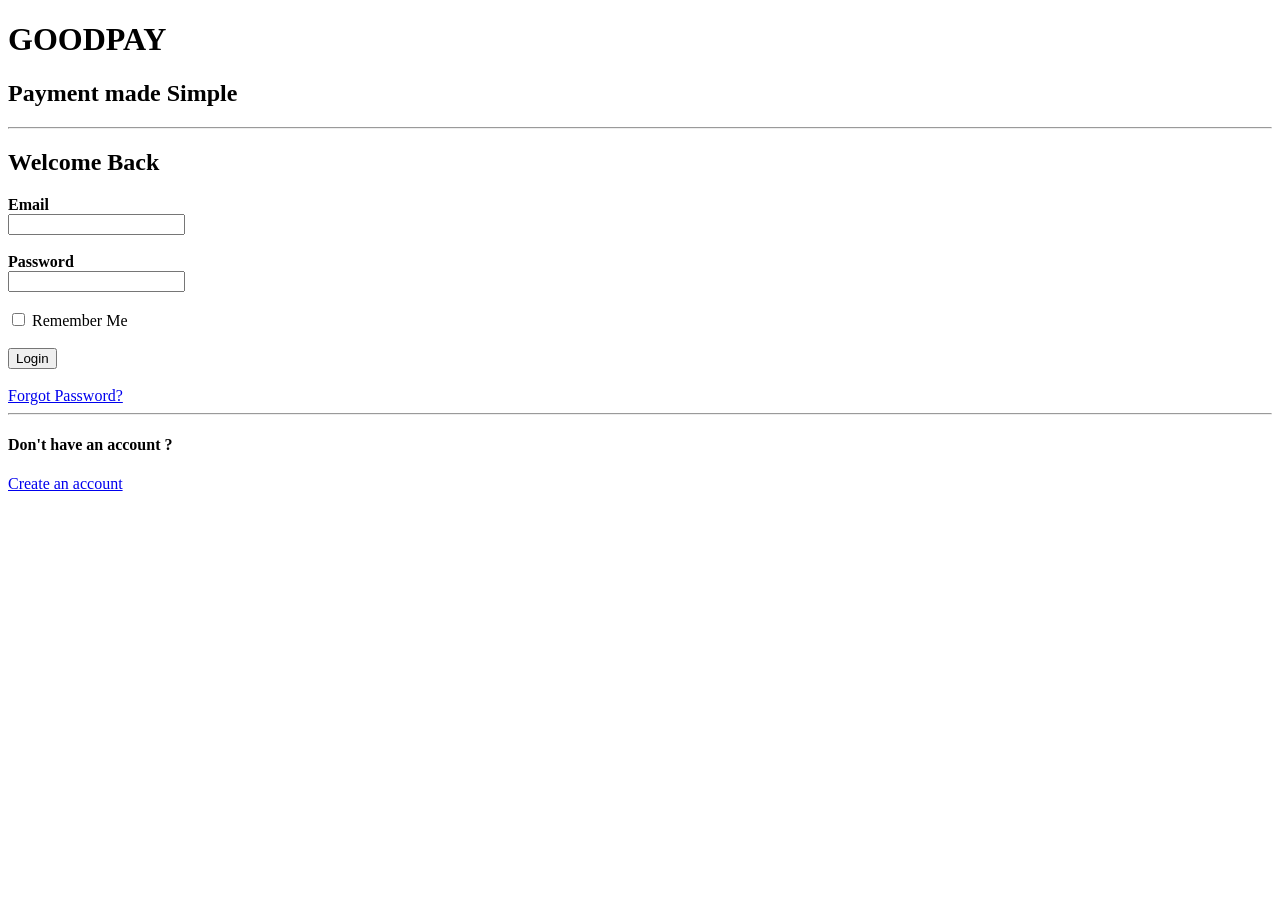
==== Login/index.html @ ac473267 "Fix Login folder" ====
<!DOCTYPE html>
<html lang="en">
<head>
    <meta charset="UTF-8">
    <meta name="viewport" content="width=device-width, initial-scale=1.0">
    <title>Document</title>
</head>
<body>
    <h1>GOODPAY</h1>
    <h2>Payment made Simple</h2>
    <hr>
    <h2>Welcome Back</h2>
    <form>
       <b><label for="email">Email</label></b><br><input type="email" id="email"> 
       <br>
       <br>
       <b><label for="password">Password</label></b><br><input type="password" id="password">
       <br>
       <br>
        <input type="checkbox" id="remeber">
        <label for="remeber">Remember Me</label>
        <br>
        <br>
        <button>Login</button>
        <br>
        <br>
        <a href="https://goodpay.com/forgotpassword">Forgot Password?</a>
        <hr>
        <h4>Don't have an account ?</h4>
        <a href="https://goodpay.ng/createaccount"> Create an account</a>
    </form>
</body>
</html>
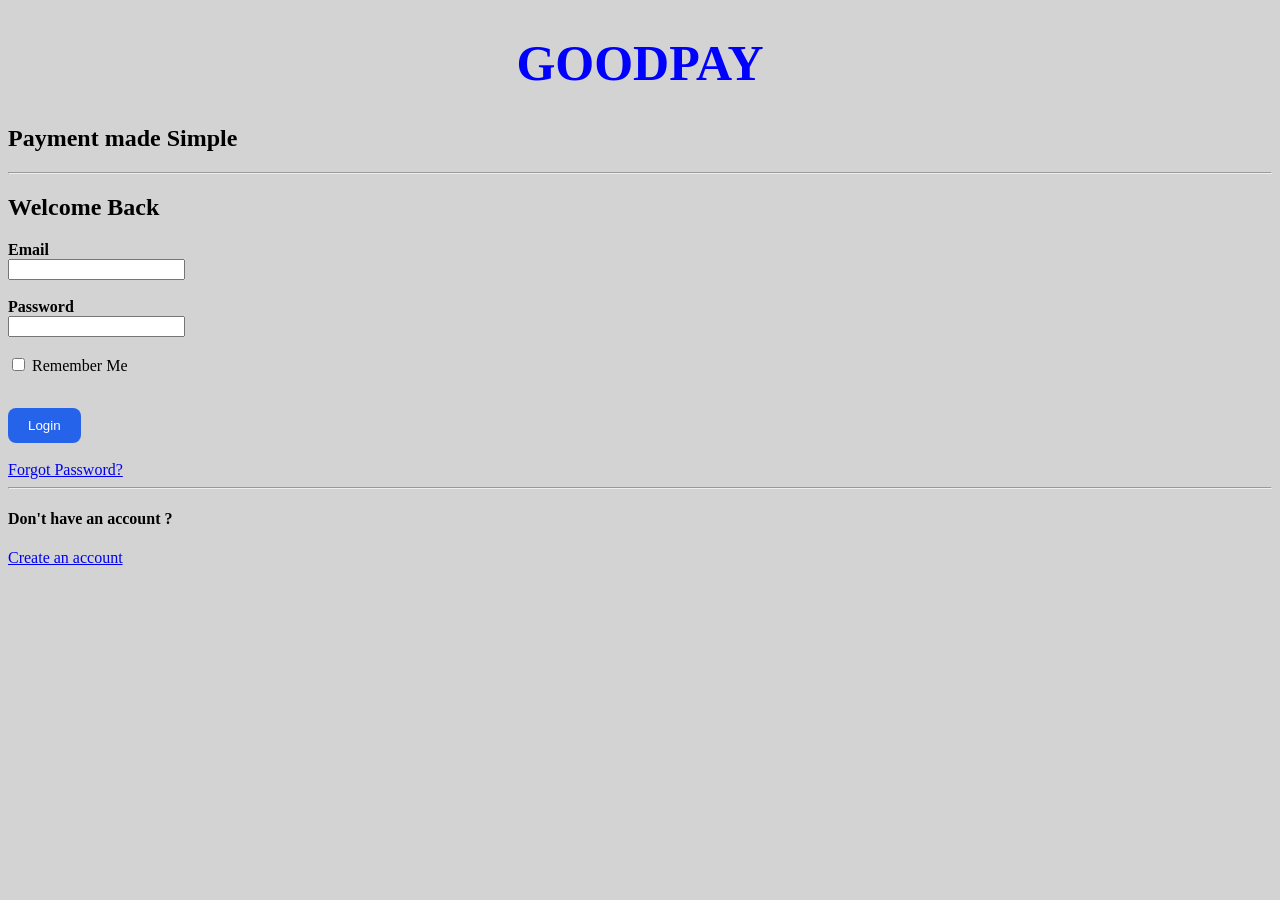
==== commit 014b160e: "Complete Css Day 1" ====
--- a/Login/index.html
+++ b/Login/index.html
@@ -1,6 +1,7 @@
 <!DOCTYPE html>
 <html lang="en">
 <head>
+    <link rel="stylesheet" href="style.css">
     <meta charset="UTF-8">
     <meta name="viewport" content="width=device-width, initial-scale=1.0">
     <title>Document</title>
--- a/Login/style.css
+++ b/Login/style.css
@@ -0,0 +1,31 @@
+��b o d y {   b a c k g r o u n d - c o l o r :   l i g h t g r a y ; + 
+ } + 
+ h 1 { + 
+         c o l o r :   b l u e ; + 
+         f o n t - s i z e :   5 0 p x ; + 
+         t e x t - a l i g n :   c e n t e r ; + 
+ } + 
+ b u t t o n { + 
+         b a c k g r o u n d - c o l o r :   # 2 5 6 3 E B ; + 
+         c o l o r :   w h i t e ; + 
+         p a d d i n g :   1 0 p x   2 0 p x ; + 
+         b o r d e r - r a d i u s :   8 p x ; + 
+         b o r d e r :   n o n e ; + 
+         m a r g i n - t o p :   1 5 p x ; + 
+         c u r s o r :   p o i n t e r ; + 
+ } 
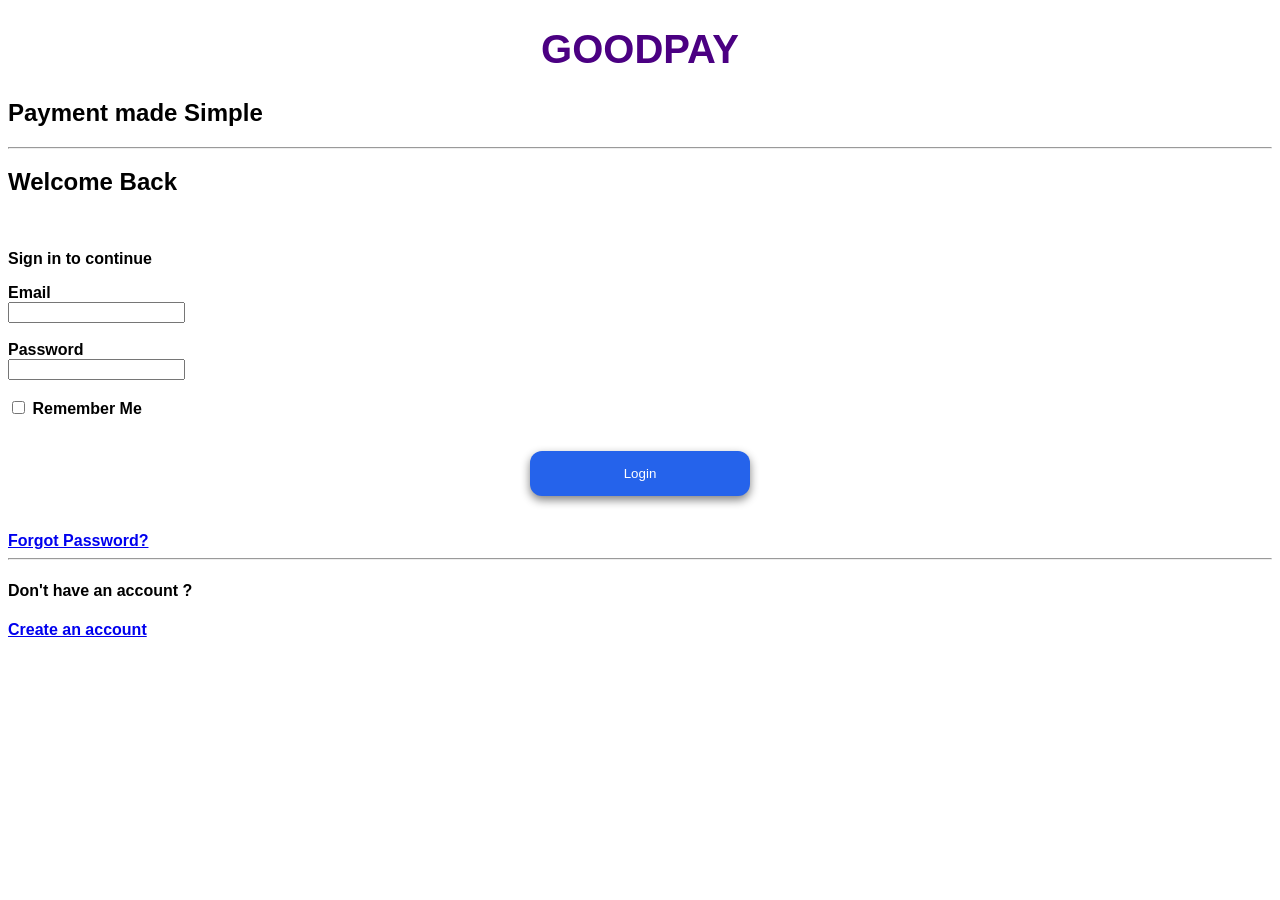
==== commit 1ca16298: "Complete Css Day 2" ====
--- a/Login/index.html
+++ b/Login/index.html
@@ -11,6 +11,8 @@
     <h2>Payment made Simple</h2>
     <hr>
     <h2>Welcome Back</h2>
+    <br>
+    <p><b>Sign in to continue<b></p>
     <form>
        <b><label for="email">Email</label></b><br><input type="email" id="email"> 
        <br>
--- a/Login/style.css
+++ b/Login/style.css
@@ -1,12 +1,14 @@
-��b o d y {   b a c k g r o u n d - c o l o r :   l i g h t g r a y ; +��b o d y {   b a c k g r o u n d - c o l o r :   # f f f f f f ; + 
+         f o n t - f a m i l y :   A r i a l ,   s a n s - s e r i f ;   
  }   
  h 1 {   
-         c o l o r :   b l u e ; +         c o l o r :   i n d i g o ;   
-         f o n t - s i z e :   5 0 p x ; +         f o n t - s i z e :   4 0 p x ;   
          t e x t - a l i g n :   c e n t e r ;   
@@ -20,7 +22,7 @@
  
          p a d d i n g :   1 0 p x   2 0 p x ;   
-         b o r d e r - r a d i u s :   8 p x ; +         b o r d e r - r a d i u s :   1 2 p x ;   
          b o r d e r :   n o n e ;   
@@ -28,4 +30,26 @@
  
          c u r s o r :   p o i n t e r ;   
+         w i d t h :   2 2 0 p x ; + 
+         h e i g h t :   4 5 p x ; + 
+         b o x - s h a d o w :   0   4 p x   1 0 p x   g r a y ; + 
+         t r a n s i t i o n :   0 . 3 s ; + 
+         d i s p l a y :   b l o c k ; + 
+         m a r g i n - l e f t :   a u t o ; + 
+         m a r g i n - r i g h t :   a u t o ; + 
+ } + 
+ b u t t o n : h o v e r { + 
+         b a c k g r o u n d - c o l o r :   # 1 D 4 E C 9 ; + 
+         t r a n s f o r m :   s c a l e ( 1 . 0 5 ) ; + 
  } 
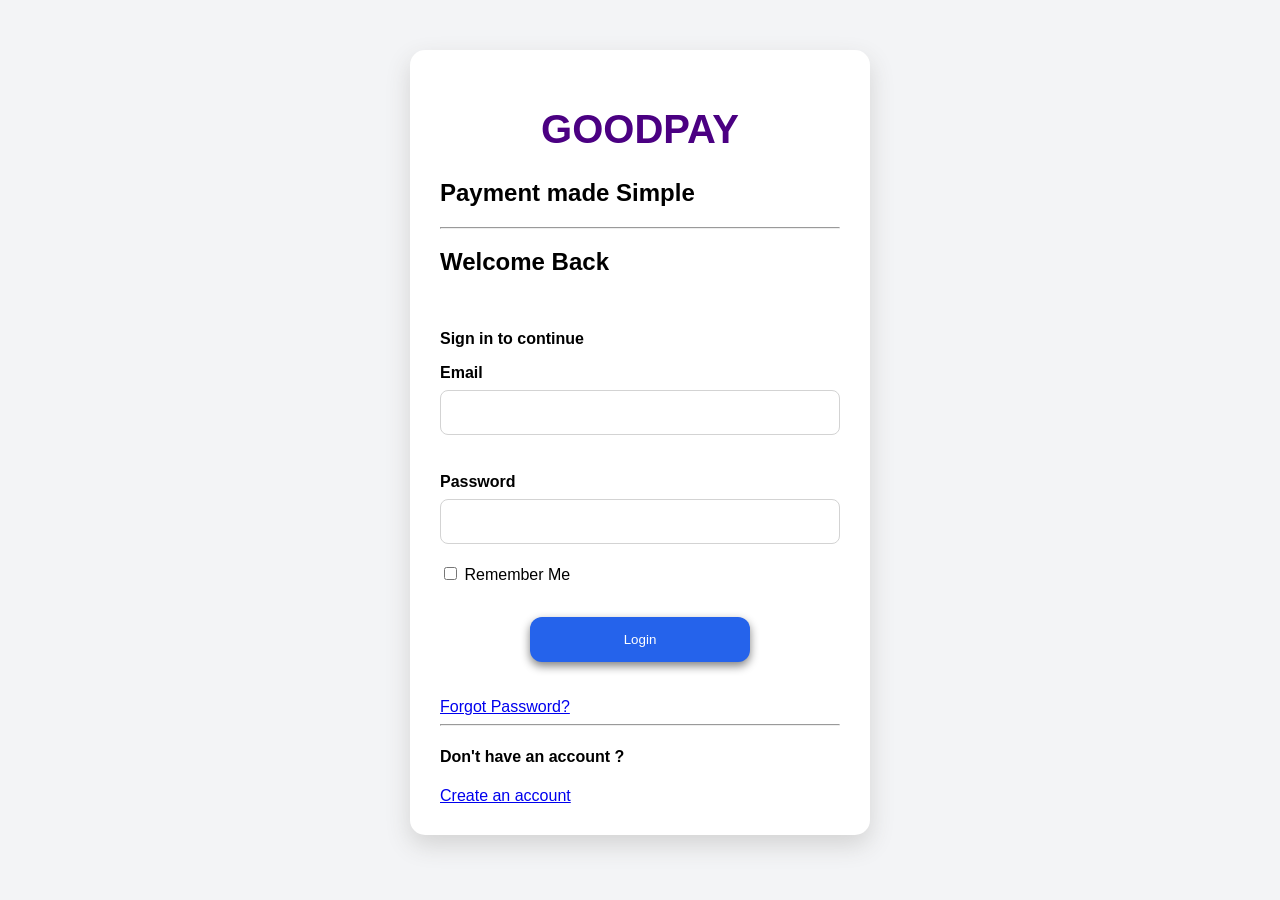
==== commit 9e8c7f1e: "Complete Css Day 3" ====
--- a/Login/index.html
+++ b/Login/index.html
@@ -7,21 +7,21 @@
     <title>Document</title>
 </head>
 <body>
+   <div class="container">
     <h1>GOODPAY</h1>
     <h2>Payment made Simple</h2>
     <hr>
     <h2>Welcome Back</h2>
     <br>
-    <p><b>Sign in to continue<b></p>
+    <p><b>Sign in to continue</b></p>
     <form>
-       <b><label for="email">Email</label></b><br><input type="email" id="email"> 
+       <b><label for="email">Email</label></b><br><input class="text-input" type="email" id="email"> 
        <br>
        <br>
-       <b><label for="password">Password</label></b><br><input type="password" id="password">
-       <br>
+       <b><label for="password">Password</label></b><br><input class="text-input" type="password" id="password">
        <br>
         <input type="checkbox" id="remeber">
-        <label for="remeber">Remember Me</label>
+        <label for="remember">Remember Me</label>
         <br>
         <br>
         <button>Login</button>
@@ -32,5 +32,6 @@
         <h4>Don't have an account ?</h4>
         <a href="https://goodpay.ng/createaccount"> Create an account</a>
     </form>
+   </div>  
 </body>
 </html>
--- a/Login/style.css
+++ b/Login/style.css
@@ -1,4 +1,4 @@
-��b o d y {   b a c k g r o u n d - c o l o r :   # f f f f f f ; +��b o d y {   b a c k g r o u n d - c o l o r :   # F 3 F 4 F 6 ;   
          f o n t - f a m i l y :   A r i a l ,   s a n s - s e r i f ;   
@@ -52,4 +52,42 @@
  
          t r a n s f o r m :   s c a l e ( 1 . 0 5 ) ;   
+ } + 
+ + 
+ . t e x t - i n p u t { + 
+         w i d t h :   1 0 0 % ; + 
+         h e i g h t :   4 5 p x ; + 
+         b o r d e r - r a d i u s :   8 p x ; + 
+         m a r g i n - t o p :   8 p x ; + 
+         m a r g i n - b o t t o m :   2 0 p x ; + 
+         b o r d e r :   1 p x   s o l i d   l i g h t g r a y ; + 
+         b o x - s i z i n g :   b o r d e r - b o x ; + 
+         p a d d i n g :   1 2 p x ; + 
+ } + 
+ . c o n t a i n e r { + 
+         m a x - w i d t h :   4 0 0 p x ; + 
+         b a c k g r o u n d - c o l o r :   w h i t e ; + 
+         m a r g i n :   5 0 p x   a u t o ; + 
+         p a d d i n g :   3 0 p x ; + 
+         b o r d e r - r a d i u s :   1 5 p x ; + 
+         b o x - s h a d o w :   0   1 0 p x   2 5 p x   l i g h t g r a y ; + 
  } 
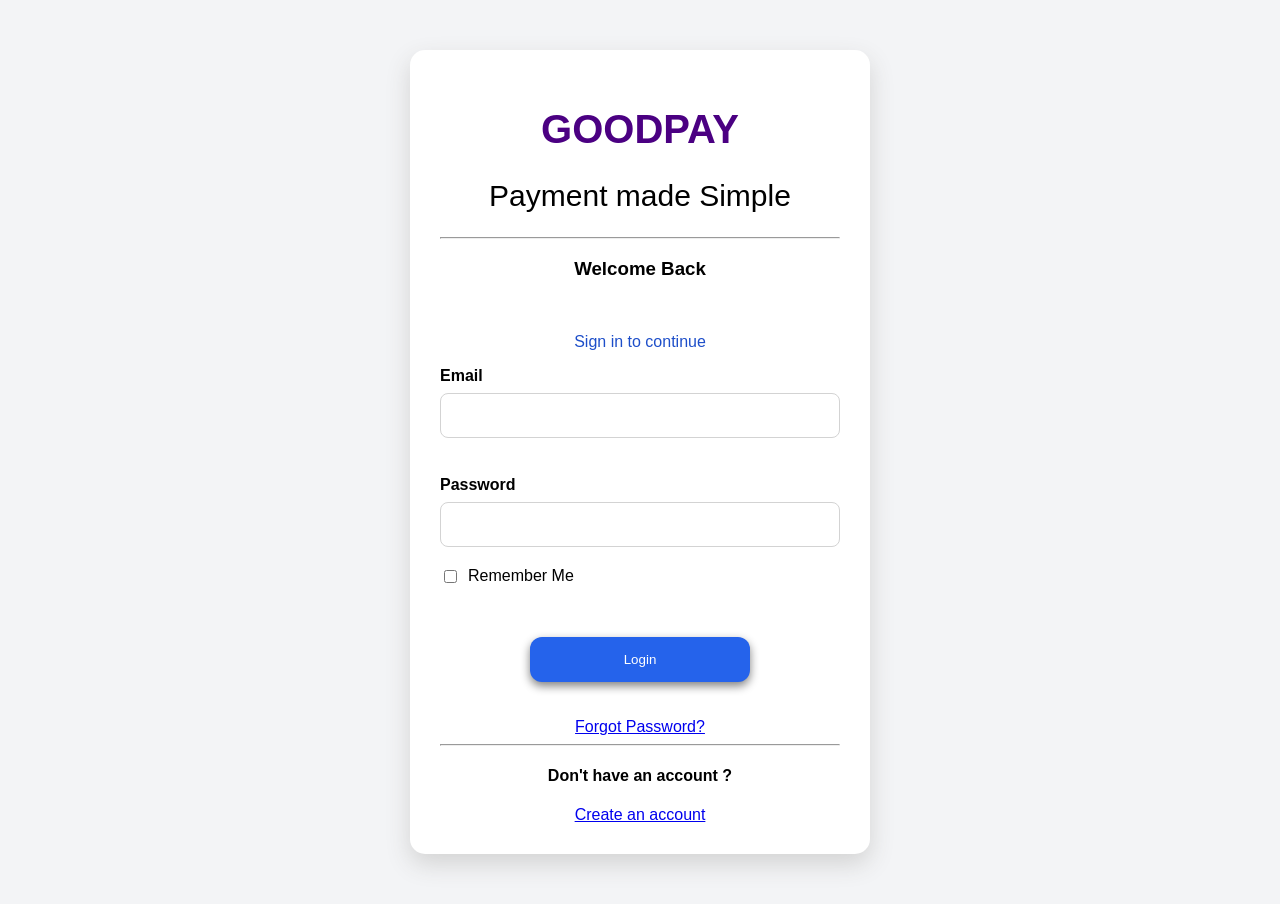
==== commit 3651f5db: "Complete Css Day 4" ====
--- a/Login/index.html
+++ b/Login/index.html
@@ -11,26 +11,29 @@
     <h1>GOODPAY</h1>
     <h2>Payment made Simple</h2>
     <hr>
-    <h2>Welcome Back</h2>
+    <div class="welcome"><h3>Welcome Back</h3></div>
     <br>
-    <p><b>Sign in to continue</b></p>
+    <div class="sign-in"><p>Sign in to continue</p></div>
     <form>
        <b><label for="email">Email</label></b><br><input class="text-input" type="email" id="email"> 
        <br>
        <br>
        <b><label for="password">Password</label></b><br><input class="text-input" type="password" id="password">
        <br>
+       <div class="remember"> 
         <input type="checkbox" id="remeber">
         <label for="remember">Remember Me</label>
+       </div>
         <br>
         <br>
         <button>Login</button>
         <br>
         <br>
-        <a href="https://goodpay.com/forgotpassword">Forgot Password?</a>
+        <div class="others"><a href="https://goodpay.com/forgotpassword">Forgot Password?</a>
         <hr>
         <h4>Don't have an account ?</h4>
         <a href="https://goodpay.ng/createaccount"> Create an account</a>
+        </div>
     </form>
    </div>  
 </body>
--- a/Login/style.css
+++ b/Login/style.css
@@ -9,6 +9,46 @@
          c o l o r :   i n d i g o ;   
          f o n t - s i z e :   4 0 p x ; + 
+         t e x t - a l i g n :   c e n t e r ; + 
+ } + 
+ + 
+ h 2 { + 
+                 f o n t - s i z e :   3 0 p x ; + 
+                 t e x t - a l i g n :   c e n t e r ; + 
+                 f o n t - w e i g h t :   l i g h t e r ; + 
+                 t e x t - s h a d o w :   # 1 D 4 E C 9 ; + 
+ } + 
+ + 
+ . w e l c o m e { + 
+         t e x t - a l i g n :   c e n t e r ; + 
+ } + 
+ + 
+ . s i g n - i n { + 
+         t e x t - a l i g n :   c e n t e r ; + 
+         c o l o r :   # 1 D 4 E C 9 ; + 
+ } + 
+ + 
+ . o t h e r s {   
          t e x t - a l i g n :   c e n t e r ;   
@@ -90,4 +130,16 @@
  
          b o x - s h a d o w :   0   1 0 p x   2 5 p x   l i g h t g r a y ;   
+ } + 
+ . r e m e m b e r { + 
+         d i s p l a y :   f l e x ; + 
+         f l e x - d i r e c t i o n :   r o w ; + 
+         a l i g n - i t e m s :   c e n t e r ; + 
+         g a p :   8 p x ; + 
  } 
